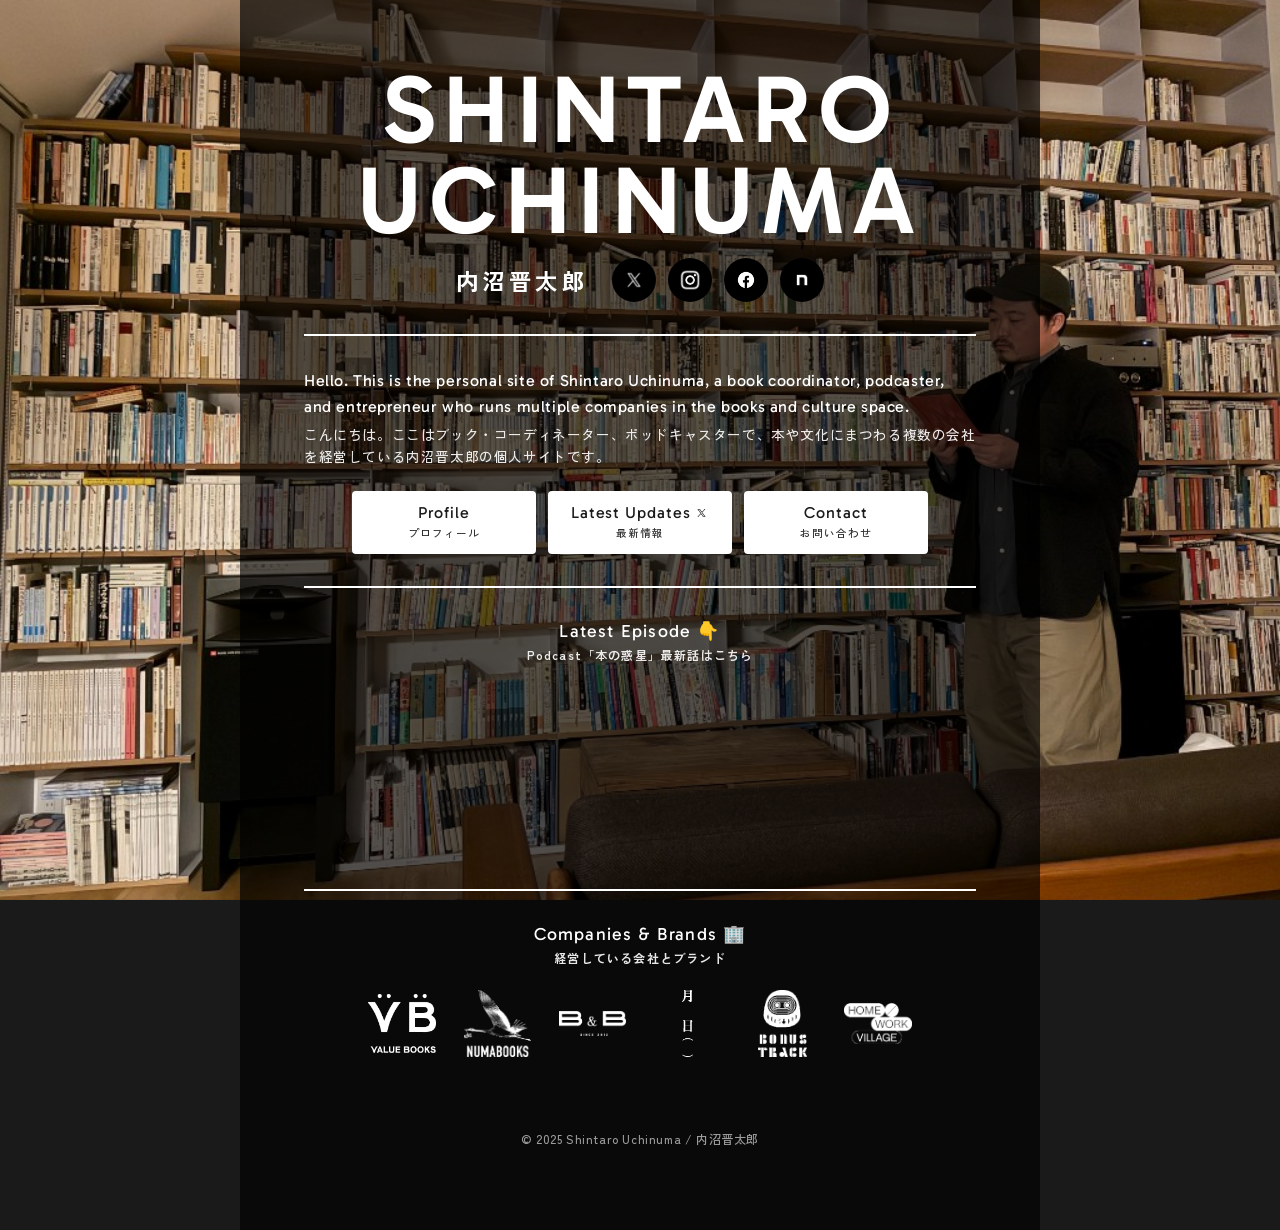
==== index.html @ 5e1f7754 "Add files via upload" ====
<!DOCTYPE html>
<html lang="ja">
<head>
  <meta charset="UTF-8">
  <meta name="viewport" content="width=device-width, initial-scale=1.0">
  <title>Shintaro Uchinuma ｜ 内沼晋太郎</title>
  <meta name="description" content="Shintaro Uchinuma's Personal Site - Profile, SNS, Podcast. 内沼晋太郎の個人サイト。">
  <link rel="preconnect" href="https://fonts.googleapis.com">
  <link rel="preconnect" href="https://fonts.gstatic.com" crossorigin>
  <link href="https://fonts.googleapis.com/css2?family=Gabarito:wght@400;500;600;700&family=Noto+Sans+JP:wght@300;400;500;600&family=Zen+Kaku+Gothic+Antique:wght@500;700&display=swap" rel="stylesheet">
  <style>
    * { box-sizing: border-box; }
    body {
      margin: 0;
      min-height: 100vh;
      font-family: "Zen Kaku Gothic Antique", "Noto Sans JP", -apple-system, BlinkMacSystemFont, sans-serif;
      font-size: 15px;
      font-weight: 500;
      line-height: 1.7;
      color: #fff;
      background: #1a1a1a;
      -webkit-font-smoothing: antialiased;
    }
    .bg-layer {
      position: fixed;
      top: 0;
      left: 0;
      width: 100%;
      height: 100%;
      z-index: -1;
      background-image: url(img/background.png);
      background-size: cover;
      background-position: center;
      background-repeat: no-repeat;
    }
    .page {
      position: relative;
      max-width: 800px;
      margin: 0 auto;
      padding: clamp(2rem, 5vw, 4rem) clamp(1.25rem, 5vw, 4rem) 5rem;
      min-height: 100vh;
      background: rgba(0,0,0,0.65);
    }

    /* Hero - 名前と肩書き */
    .hero {
      text-align: center;
      margin-bottom: 2rem;
    }
    .hero-typo {
      font-family: "Gabarito", sans-serif;
      font-size: clamp(3rem, 12vw, 6rem);
      font-weight: 600;
      letter-spacing: 0.08em;
      line-height: 0.95;
      margin: 0 0 0.75rem;
      color: #fff;
      text-transform: uppercase;
    }
    .hero-name-row {
      display: flex;
      align-items: center;
      justify-content: center;
      gap: 1.5rem;
      flex-wrap: wrap;
      margin-top: 0.75rem;
    }
    .hero-name {
      font-family: "Zen Kaku Gothic Antique", sans-serif;
      font-size: 1.4rem;
      font-weight: 700;
      letter-spacing: 0.2em;
      margin: 0;
      color: #fff;
    }
    .icon-links-inline {
      display: flex;
      gap: 0.75rem;
    }
    .icon-links-inline .icon-link {
      width: 44px;
      height: 44px;
    }
    .icon-links-inline .icon-link-icon {
      width: 44px;
      height: 44px;
    }
    .icon-links-inline .icon-link-icon img {
      width: 24px;
      height: 24px;
    }
    /* お問い合わせ・プロフィールボタン */
    .contact-section {
      border-top: 2px solid #fff;
      padding-top: 2rem;
      margin-top: 0;
      margin-bottom: 2rem;
      text-align: center;
    }
    .intro-text {
      font-weight: 500;
      color: #fff;
      letter-spacing: 0.04em;
      margin: 0 0 1.5rem;
      line-height: 1.6;
      text-align: left;
    }
    .intro-text-en {
      font-family: "Gabarito", sans-serif;
      font-weight: 400;
      display: block;
      font-size: 1rem;
    }
    .intro-text-ja {
      display: block;
      font-size: 0.9em;
      opacity: 0.9;
      margin-top: 0.35em;
    }

    /* 本の惑星 Podcastプレイヤー */
    .podcast-embed-section {
      width: 100%;
      border-top: 2px solid #fff;
      padding-top: 2rem;
      margin-top: 0;
      margin-bottom: 2rem;
      text-align: center;
    }
    .podcast-title {
      font-family: "Zen Kaku Gothic Antique", sans-serif;
      font-weight: 700;
      color: #fff;
      letter-spacing: 0.08em;
      margin: 0 0 1rem;
    }
    .podcast-title-en {
      font-family: "Gabarito", sans-serif;
      font-weight: 400;
      display: block;
      font-size: 1.1rem;
      line-height: 1.3;
    }
    .podcast-title-ja {
      display: block;
      font-size: 0.8em;
      opacity: 0.9;
      margin-top: 0.2em;
    }
    .podcast-embed {
      font-size: clamp(3rem, 12vw, 6rem);
      width: min(100%, 11em);
      max-width: 11em;
      margin: 0 auto;
    }
    .podcast-embed iframe {
      border-radius: 12px;
      display: block;
      width: 100%;
      height: 175px;
    }

    /* 経営会社・ブランドリンク */
    .brands-section {
      border-top: 2px solid #fff;
      padding-top: 2rem;
      margin-top: 0;
      margin-bottom: 3rem;
      text-align: center;
    }
    .brands-title {
      font-family: "Zen Kaku Gothic Antique", sans-serif;
      font-weight: 700;
      color: #fff;
      letter-spacing: 0.08em;
      margin: 0 0 1.35rem;
    }
    .brands-title-en {
      font-family: "Gabarito", sans-serif;
      font-weight: 400;
      display: block;
      font-size: 1.1rem;
      line-height: 1.3;
    }
    .brands-title-ja {
      display: block;
      font-size: 0.8em;
      opacity: 0.9;
      margin-top: 0.2em;
    }
    .brands-grid {
      display: grid;
      grid-template-columns: repeat(6, 4.2rem);
      gap: 1.75rem;
      justify-content: center;
    }
    .brand-link {
      display: inline-block;
      padding: 0.6rem 1rem;
      background: rgba(255,255,255,0.08);
      color: #fff;
      text-decoration: none;
      font-size: 0.85rem;
      font-weight: 500;
      letter-spacing: 0.04em;
      border-radius: 6px;
      transition: background 0.2s, color 0.2s;
      text-align: left;
    }
    .brand-link:hover {
      background: rgba(255,255,255,0.15);
      color: #fff;
    }
    .brand-link-logo {
      padding: 0;
      background: none;
      display: flex;
      justify-content: center;
      align-items: center;
      width: 4.2rem;
      height: 4.2rem;
    }
    .brand-link-logo:hover {
      background: none;
      opacity: 0.85;
    }
    .brand-link-logo img {
      display: block;
      width: 100%;
      height: 100%;
      object-fit: contain;
      object-position: center;
    }
    @media (max-width: 600px) {
      .brands-grid {
        grid-template-columns: repeat(3, 4.2rem);
      }
    }

    .icon-link {
      display: flex;
      align-items: center;
      justify-content: center;
      color: #fff;
      text-decoration: none;
      transition: opacity 0.2s, transform 0.2s;
      width: 60px;
      height: 60px;
    }
    .icon-link:hover {
      opacity: 0.8;
      transform: translateY(-2px);
    }
    .icon-link-icon {
      width: 60px;
      height: 60px;
      display: flex;
      align-items: center;
      justify-content: center;
      background: #000;
      border-radius: 50%;
      flex-shrink: 0;
    }
    .icon-link-icon img {
      width: 33px;
      height: 33px;
      object-fit: contain;
    }

    /* お問い合わせ・プロフィールボタン */
    .contact-buttons {
      display: grid;
      grid-template-columns: repeat(3, 1fr);
      gap: 0.75rem;
      max-width: min(36rem, 100%);
      margin: 0 auto;
    }
    .contact-btn {
      display: flex;
      flex-direction: column;
      align-items: center;
      justify-content: center;
      padding: 0.75rem 0.6rem;
      font-weight: 500;
      font-family: inherit;
      color: #1a1a1a;
      background: #fff;
      border: none;
      border-radius: 4px;
      text-decoration: none;
      letter-spacing: 0.06em;
      transition: background 0.2s, transform 0.2s;
      cursor: pointer;
    }
    .contact-btn:hover {
      background: #e8e6e3;
      transform: translateY(-1px);
    }
    .btn-en {
      font-family: "Gabarito", sans-serif;
      font-weight: 400;
      font-size: clamp(0.9rem, 2.2vw, 1rem);
      line-height: 1.2;
      white-space: nowrap;
    }
    .btn-ja {
      font-size: 0.7em;
      opacity: 0.9;
      margin-top: 0.15em;
    }
    .contact-btn-x .btn-en {
      display: flex;
      align-items: center;
      gap: 0.25rem;
    }
    .contact-btn-x-logo {
      width: 0.92em;
      height: 0.92em;
      object-fit: contain;
      flex-shrink: 0;
      filter: invert(1);  /* 白背景のボタン用に暗く */
    }
    .copyright {
      margin: 2rem 0 0;
      padding-top: 1.5rem;
      font-size: 0.75rem;
      color: rgba(255,255,255,0.6);
      text-align: center;
      letter-spacing: 0.05em;
    }
    @media (max-width: 480px) {
      .page {
        padding: 1.25rem 1.25rem 4rem;
      }
      .hero-typo { letter-spacing: 0.04em; }
      .podcast-embed iframe {
        height: 175px;
      }
    }
  </style>
</head>
<body>
  <div class="bg-layer" aria-hidden="true"></div>

  <div class="page">
    <header class="hero">
      <h1 class="hero-typo">SHINTARO UCHINUMA</h1>
      <div class="hero-name-row">
        <p class="hero-name">内沼晋太郎</p>
        <nav class="icon-links icon-links-inline" aria-label="SNS Links">
          <a href="https://x.com/numabooks" target="_blank" rel="noopener" class="icon-link" title="X">
            <span class="icon-link-icon"><img src="img/x-logo.png" alt="" width="33" height="33"></span>
          </a>
          <a href="https://www.instagram.com/numabooks/" target="_blank" rel="noopener" class="icon-link" title="Instagram">
            <span class="icon-link-icon"><img src="img/instagram-logo.png" alt="" width="33" height="33"></span>
          </a>
          <a href="https://www.facebook.com/numabooks" target="_blank" rel="noopener" class="icon-link" title="Facebook">
            <span class="icon-link-icon"><img src="img/facebook-logo.png" alt="" width="33" height="33"></span>
          </a>
          <a href="https://note.com/numa" target="_blank" rel="noopener" class="icon-link" title="note">
            <span class="icon-link-icon"><img src="img/note-logo.png" alt="" width="33" height="33"></span>
          </a>
        </nav>
      </div>
    </header>

    <section class="contact-section">
      <p class="intro-text"><span class="intro-text-en">Hello. This is the personal site of Shintaro Uchinuma, a book coordinator, podcaster, and entrepreneur who runs multiple companies in the books and culture space.</span><span class="intro-text-ja">こんにちは。ここはブック・コーディネーター、ポッドキャスターで、本や文化にまつわる複数の会社を経営している内沼晋太郎の個人サイトです。</span></p>
      <div class="contact-buttons">
        <a href="https://note.com/numa/n/n3b109ac57eb0" target="_blank" rel="noopener" class="contact-btn"><span class="btn-en">Profile</span><span class="btn-ja">プロフィール</span></a>
        <a href="https://x.com/numabooks" target="_blank" rel="noopener" class="contact-btn contact-btn-x"><span class="btn-en">Latest Updates<img src="img/x-logo.png" alt="X" class="contact-btn-x-logo"></span><span class="btn-ja">最新情報</span></a>
        <a href="https://docs.google.com/forms/d/e/1FAIpQLSdWhKRvZmCxKHGLrrB5PUkl4QS57U0dhzRQflrH5ShiOTBRZQ/viewform" target="_blank" rel="noopener" class="contact-btn"><span class="btn-en">Contact</span><span class="btn-ja">お問い合わせ</span></a>
      </div>
    </section>

    <section class="podcast-embed-section" aria-label="Podcast - Book Planet">
      <p class="podcast-title"><span class="podcast-title-en">Latest Episode 👇</span><span class="podcast-title-ja">Podcast「本の惑星」最新話はこちら</span></p>
      <div class="podcast-embed">
        <iframe data-testid="embed-iframe" style="border-radius:12px" src="https://open.spotify.com/embed/show/00XXm8WcgsOUW5TvYFiKEw?utm_source=generator&theme=0" width="100%" height="175" frameBorder="0" allowfullscreen="" allow="autoplay; clipboard-write; encrypted-media; fullscreen; picture-in-picture" loading="lazy" title="本の惑星 - Spotify"></iframe>
      </div>
    </section>

    <section class="brands-section" aria-label="Companies & Brands">
      <p class="brands-title"><span class="brands-title-en">Companies & Brands 🏢</span><span class="brands-title-ja">経営している会社とブランド</span></p>
      <div class="brands-grid">
        <a href="https://www.valuebooks.jp/" target="_blank" rel="noopener" class="brand-link brand-link-logo" title="VALUE BOOKS"><img src="img/valuebooks-logo.png" alt="VALUE BOOKS"></a>
        <a href="https://numabooks.com/" target="_blank" rel="noopener" class="brand-link brand-link-logo" title="NUMABOOKS"><img src="img/numabooks-logo.png" alt="NUMABOOKS"></a>
        <a href="https://bookandbeer.com/" target="_blank" rel="noopener" class="brand-link brand-link-logo" title="本屋B&B"><img src="img/bb-logo.png" alt="本屋B&B"></a>
        <a href="http://tsukihi.jp/" target="_blank" rel="noopener" class="brand-link brand-link-logo" title="日記屋月日"><img src="img/tsukihi-logo.png" alt="日記屋月日"></a>
        <a href="https://bonus-track.net/" target="_blank" rel="noopener" class="brand-link brand-link-logo" title="BONUS TRACK"><img src="img/bonustrack-logo.png" alt="BONUS TRACK"></a>
        <a href="https://homeworkvillage.com/" target="_blank" rel="noopener" class="brand-link brand-link-logo" title="HOME/WORK VILLAGE"><img src="img/homeworkvillage-logo.png" alt="HOME/WORK VILLAGE"></a>
      </div>
    </section>
    <p class="copyright">© 2025 Shintaro Uchinuma / 内沼晋太郎</p>
  </div>
</body>
</html>
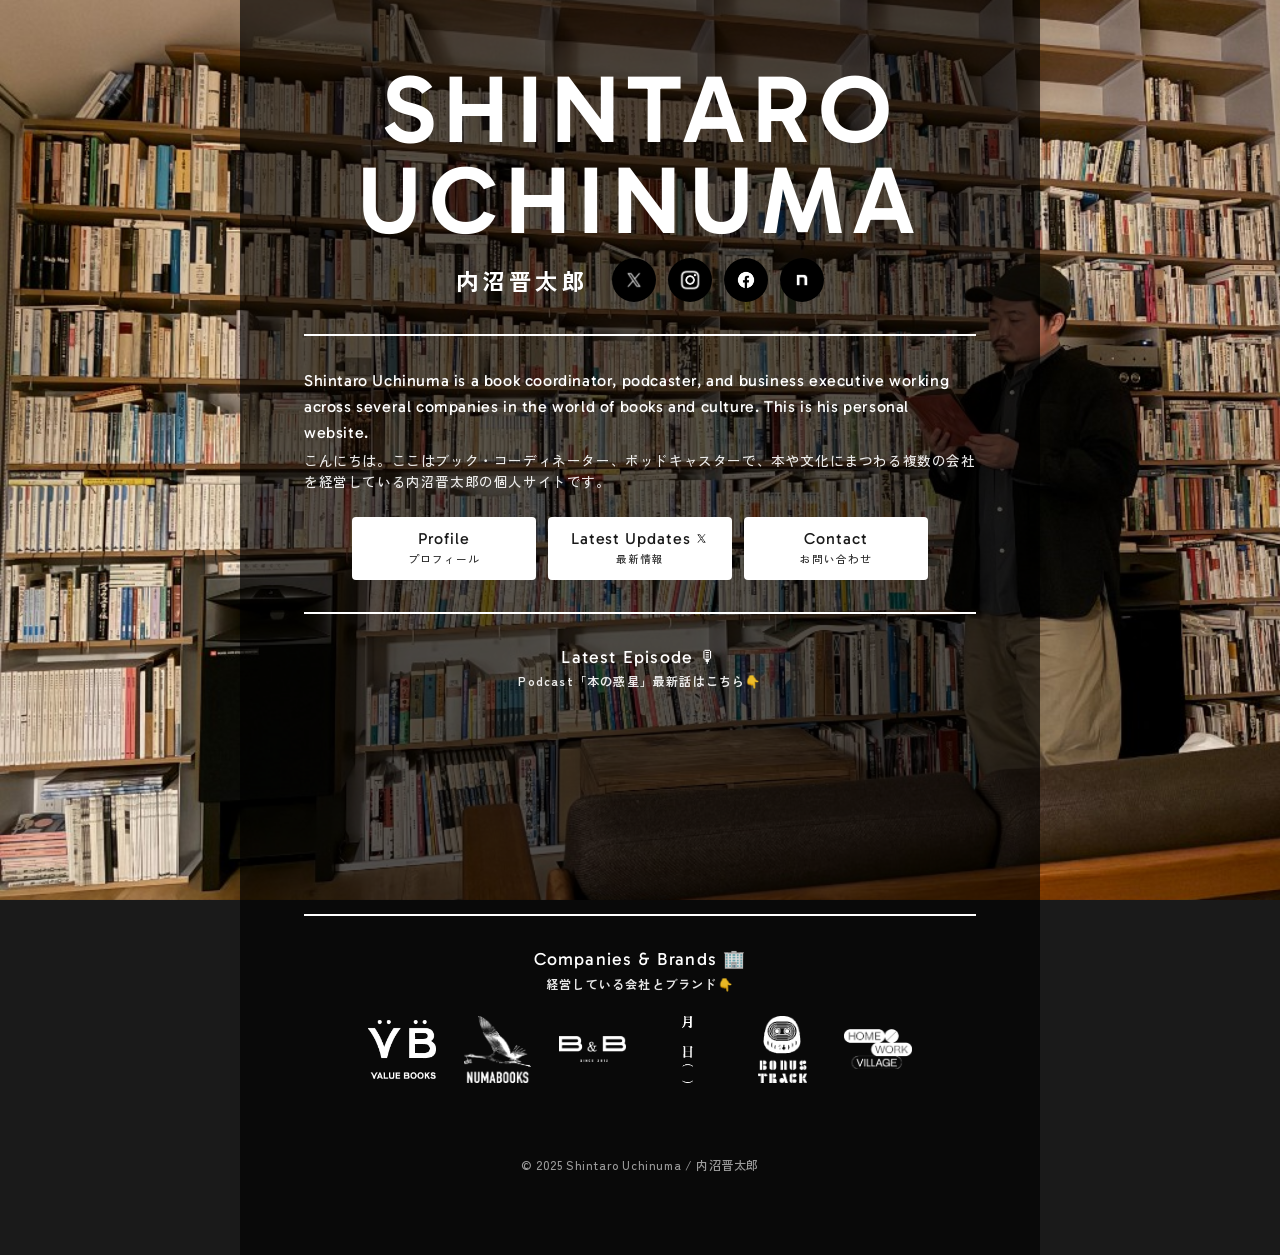
==== commit 6c6df29a: "Update index.html" ====
--- a/index.html
+++ b/index.html
@@ -365,7 +365,7 @@
     </header>
 
     <section class="contact-section">
-      <p class="intro-text"><span class="intro-text-en">Hello. This is the personal site of Shintaro Uchinuma, a book coordinator, podcaster, and entrepreneur who runs multiple companies in the books and culture space.</span><span class="intro-text-ja">こんにちは。ここはブック・コーディネーター、ポッドキャスターで、本や文化にまつわる複数の会社を経営している内沼晋太郎の個人サイトです。</span></p>
+      <p class="intro-text"><span class="intro-text-en">Shintaro Uchinuma is a book coordinator, podcaster, and business executive working across several companies in the world of books and culture. This is his personal website.</span><span class="intro-text-ja">こんにちは。ここはブック・コーディネーター、ポッドキャスターで、本や文化にまつわる複数の会社を経営している内沼晋太郎の個人サイトです。</span></p>
       <div class="contact-buttons">
         <a href="https://note.com/numa/n/n3b109ac57eb0" target="_blank" rel="noopener" class="contact-btn"><span class="btn-en">Profile</span><span class="btn-ja">プロフィール</span></a>
         <a href="https://x.com/numabooks" target="_blank" rel="noopener" class="contact-btn contact-btn-x"><span class="btn-en">Latest Updates<img src="img/x-logo.png" alt="X" class="contact-btn-x-logo"></span><span class="btn-ja">最新情報</span></a>
@@ -374,14 +374,14 @@
     </section>
 
     <section class="podcast-embed-section" aria-label="Podcast - Book Planet">
-      <p class="podcast-title"><span class="podcast-title-en">Latest Episode 👇</span><span class="podcast-title-ja">Podcast「本の惑星」最新話はこちら</span></p>
+      <p class="podcast-title"><span class="podcast-title-en">Latest Episode 🎙</span><span class="podcast-title-ja">Podcast「本の惑星」最新話はこちら👇</span></p>
       <div class="podcast-embed">
         <iframe data-testid="embed-iframe" style="border-radius:12px" src="https://open.spotify.com/embed/show/00XXm8WcgsOUW5TvYFiKEw?utm_source=generator&theme=0" width="100%" height="175" frameBorder="0" allowfullscreen="" allow="autoplay; clipboard-write; encrypted-media; fullscreen; picture-in-picture" loading="lazy" title="本の惑星 - Spotify"></iframe>
       </div>
     </section>
 
     <section class="brands-section" aria-label="Companies & Brands">
-      <p class="brands-title"><span class="brands-title-en">Companies & Brands 🏢</span><span class="brands-title-ja">経営している会社とブランド</span></p>
+      <p class="brands-title"><span class="brands-title-en">Companies & Brands 🏢</span><span class="brands-title-ja">経営している会社とブランド👇</span></p>
       <div class="brands-grid">
         <a href="https://www.valuebooks.jp/" target="_blank" rel="noopener" class="brand-link brand-link-logo" title="VALUE BOOKS"><img src="img/valuebooks-logo.png" alt="VALUE BOOKS"></a>
         <a href="https://numabooks.com/" target="_blank" rel="noopener" class="brand-link brand-link-logo" title="NUMABOOKS"><img src="img/numabooks-logo.png" alt="NUMABOOKS"></a>
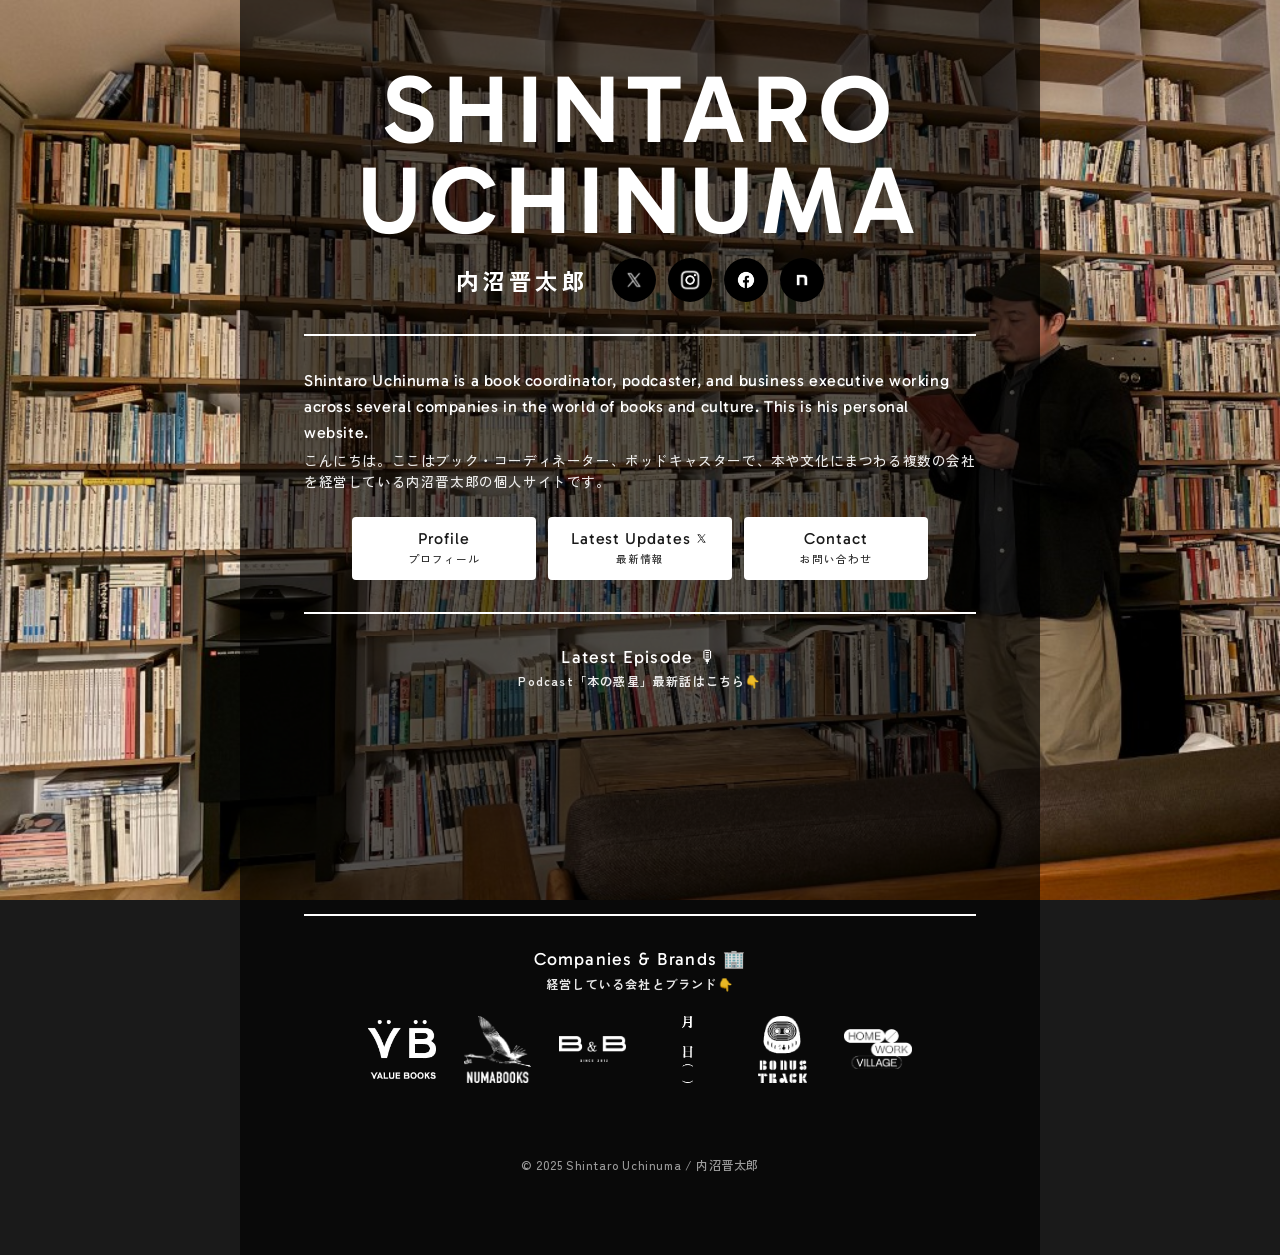
==== commit 2e90fb87: "faviconとmetaタグを追加" ====
--- a/index.html
+++ b/index.html
@@ -5,6 +5,20 @@
   <meta name="viewport" content="width=device-width, initial-scale=1.0">
   <title>Shintaro Uchinuma ｜ 内沼晋太郎</title>
   <meta name="description" content="Shintaro Uchinuma's Personal Site - Profile, SNS, Podcast. 内沼晋太郎の個人サイト。">
+  <!-- OGP -->
+  <meta property="og:title" content="Shintaro Uchinuma ｜ 内沼晋太郎">
+  <meta property="og:description" content="Shintaro Uchinuma's Personal Site - Profile, SNS, Podcast. 内沼晋太郎の個人サイト。">
+  <meta property="og:url" content="https://uchinuma.com/">
+  <meta property="og:image" content="https://uchinuma.com/img/background.png">
+  <meta property="og:type" content="website">
+  <meta property="og:locale" content="ja_JP">
+  <link rel="canonical" href="https://uchinuma.com/">
+  <link rel="icon" href="/favicon.png" type="image/png" sizes="32x32">
+  <!-- Twitter Card -->
+  <meta name="twitter:card" content="summary_large_image">
+  <meta name="twitter:title" content="Shintaro Uchinuma ｜ 内沼晋太郎">
+  <meta name="twitter:description" content="Shintaro Uchinuma's Personal Site - Profile, SNS, Podcast. 内沼晋太郎の個人サイト。">
+  <meta name="twitter:image" content="https://uchinuma.com/img/background.png">
   <link rel="preconnect" href="https://fonts.googleapis.com">
   <link rel="preconnect" href="https://fonts.gstatic.com" crossorigin>
   <link href="https://fonts.googleapis.com/css2?family=Gabarito:wght@400;500;600;700&family=Noto+Sans+JP:wght@300;400;500;600&family=Zen+Kaku+Gothic+Antique:wght@500;700&display=swap" rel="stylesheet">
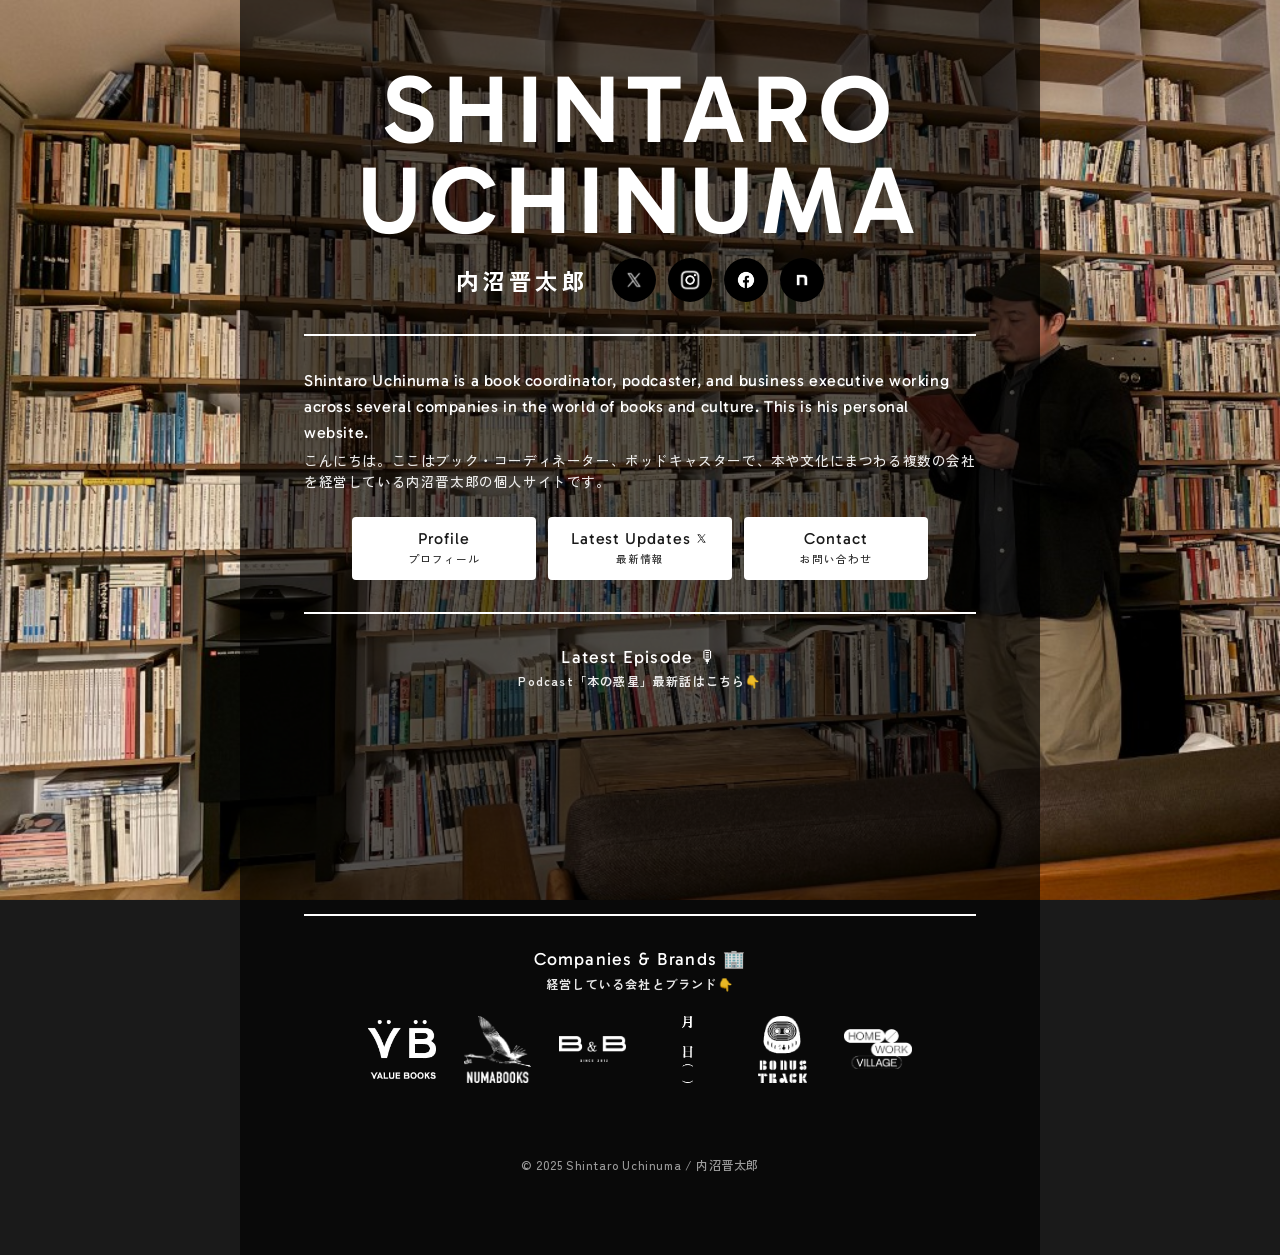
==== commit d30891d8: "faviconの修正" ====
--- a/index.html
+++ b/index.html
@@ -13,6 +13,7 @@
   <meta property="og:type" content="website">
   <meta property="og:locale" content="ja_JP">
   <link rel="canonical" href="https://uchinuma.com/">
+  <link rel="icon" href="/favicon.svg" type="image/svg+xml">
   <link rel="icon" href="/favicon.png" type="image/png" sizes="32x32">
   <!-- Twitter Card -->
   <meta name="twitter:card" content="summary_large_image">
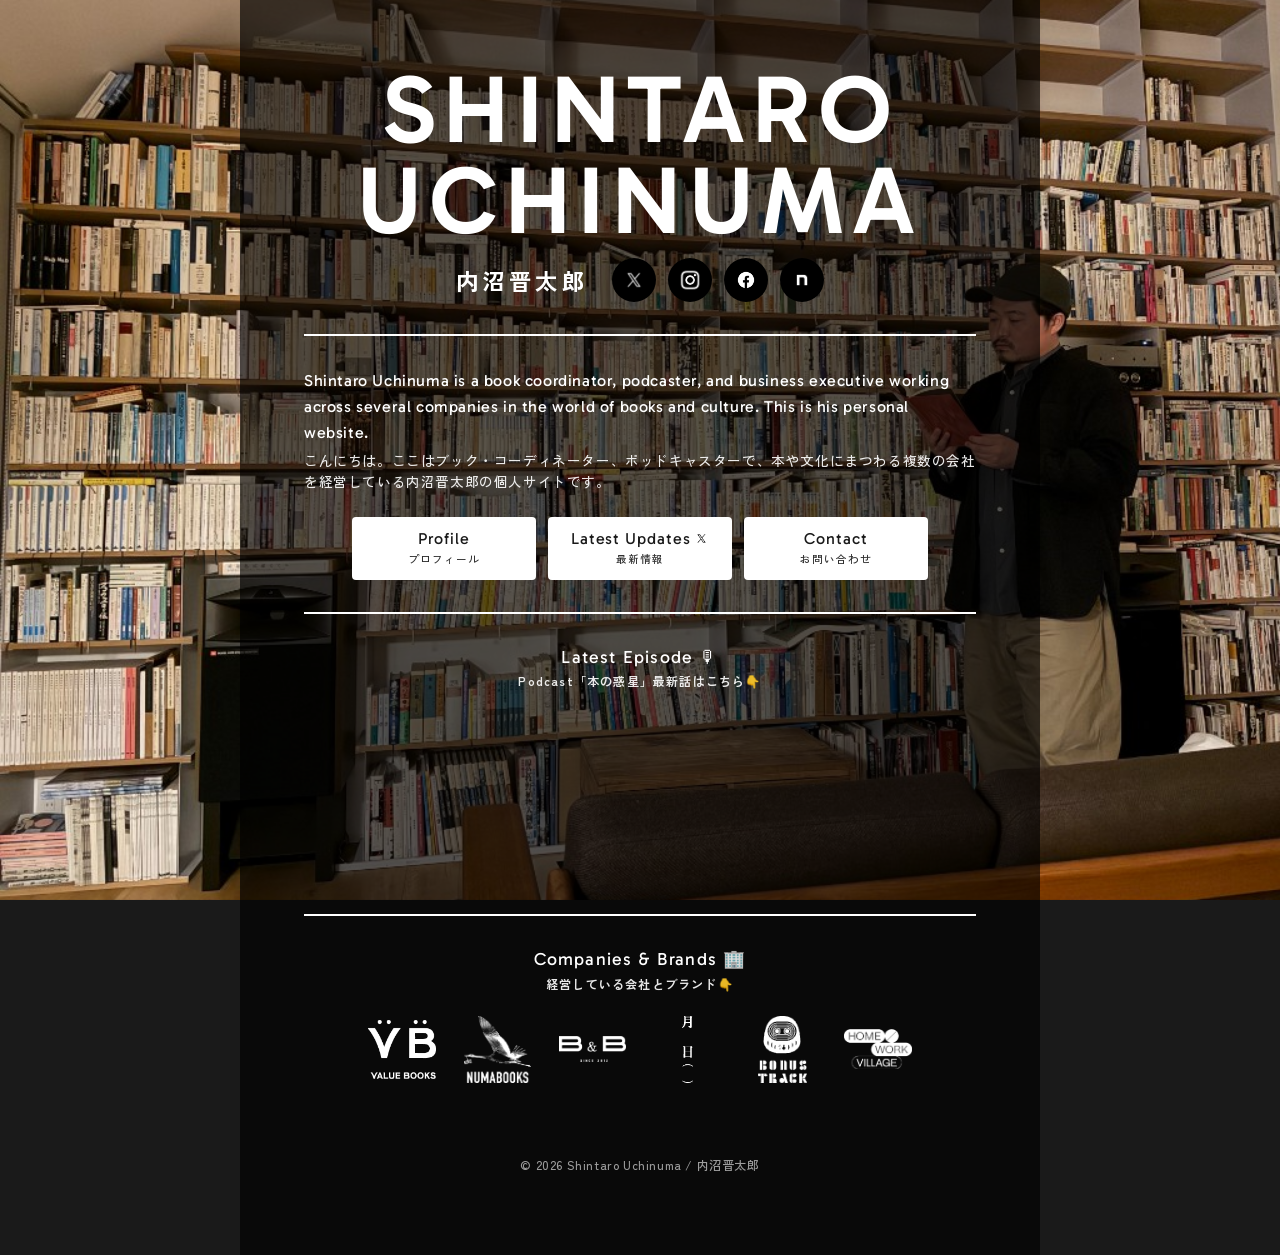
==== commit c5ea2496: "Update index.html" ====
--- a/index.html
+++ b/index.html
@@ -406,7 +406,7 @@
         <a href="https://homeworkvillage.com/" target="_blank" rel="noopener" class="brand-link brand-link-logo" title="HOME/WORK VILLAGE"><img src="img/homeworkvillage-logo.png" alt="HOME/WORK VILLAGE"></a>
       </div>
     </section>
-    <p class="copyright">© 2025 Shintaro Uchinuma / 内沼晋太郎</p>
+    <p class="copyright">© 2026 Shintaro Uchinuma / 内沼晋太郎</p>
   </div>
 </body>
 </html>
